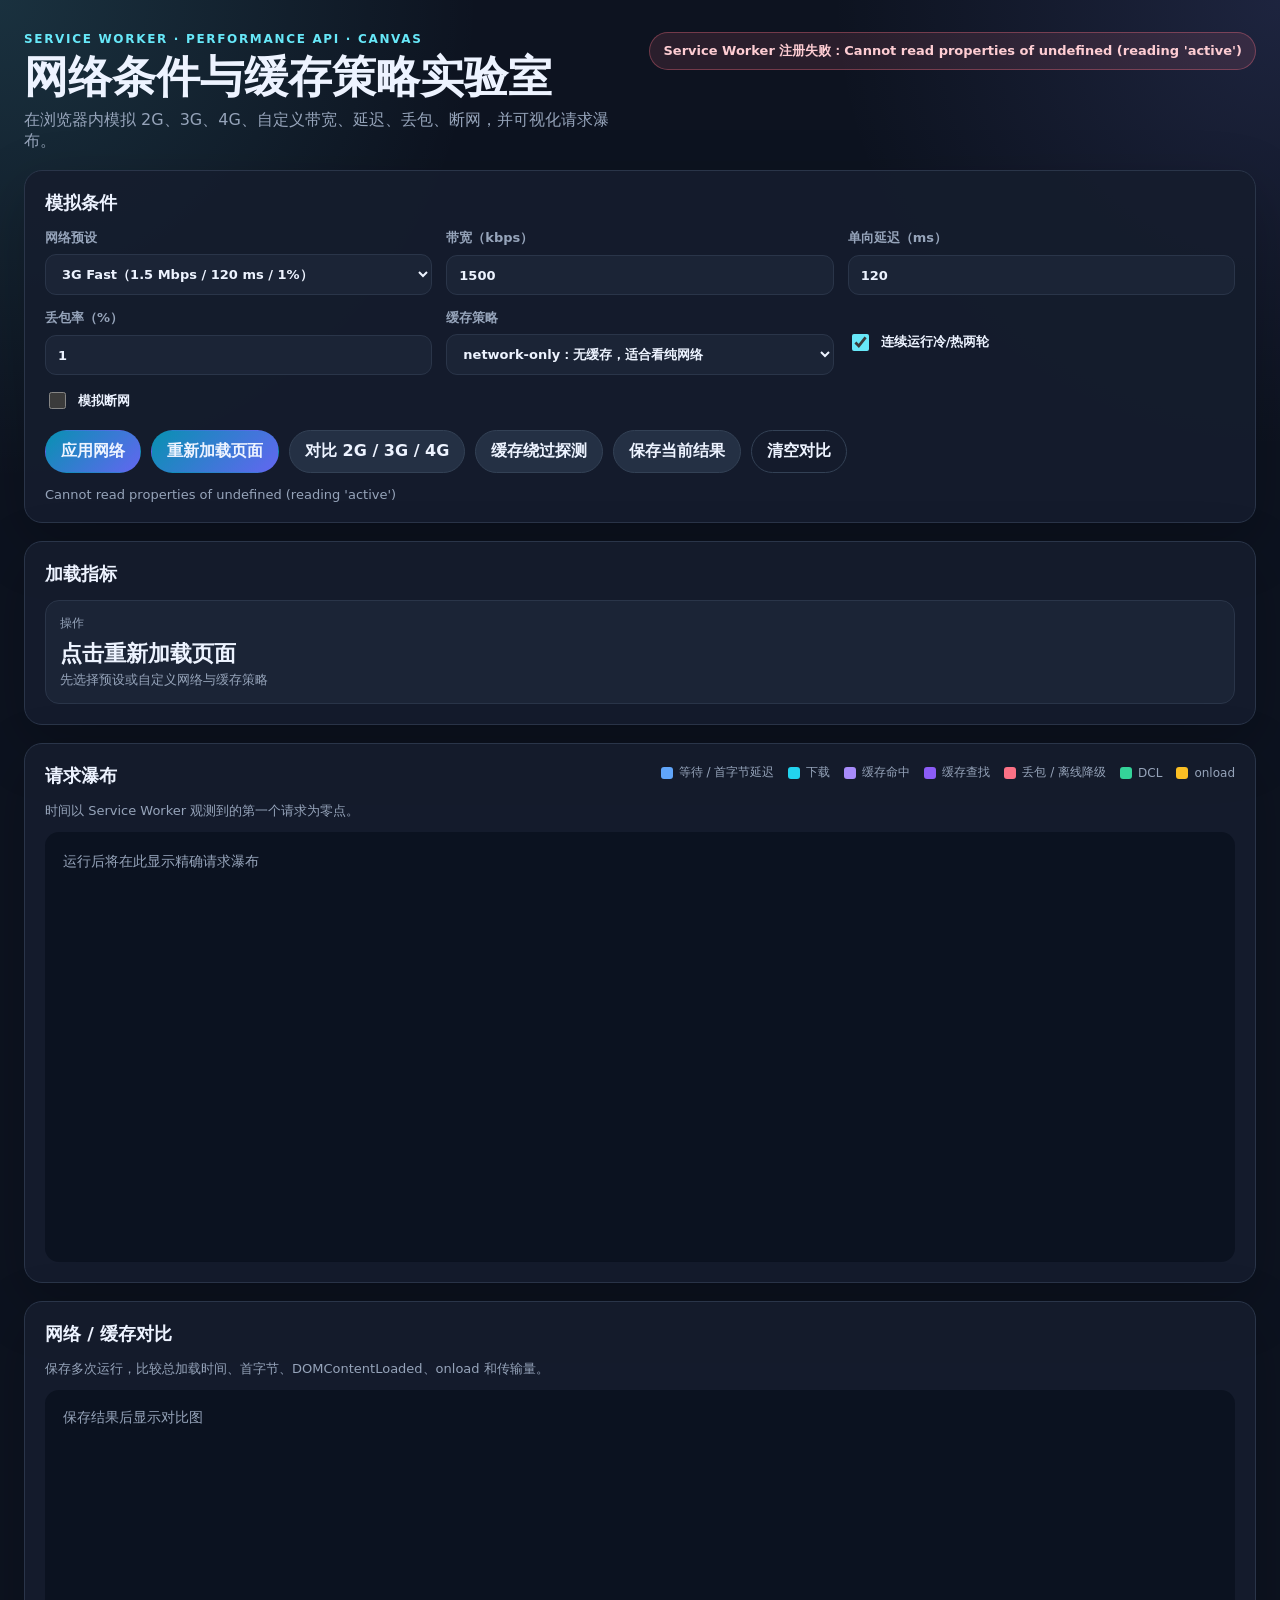
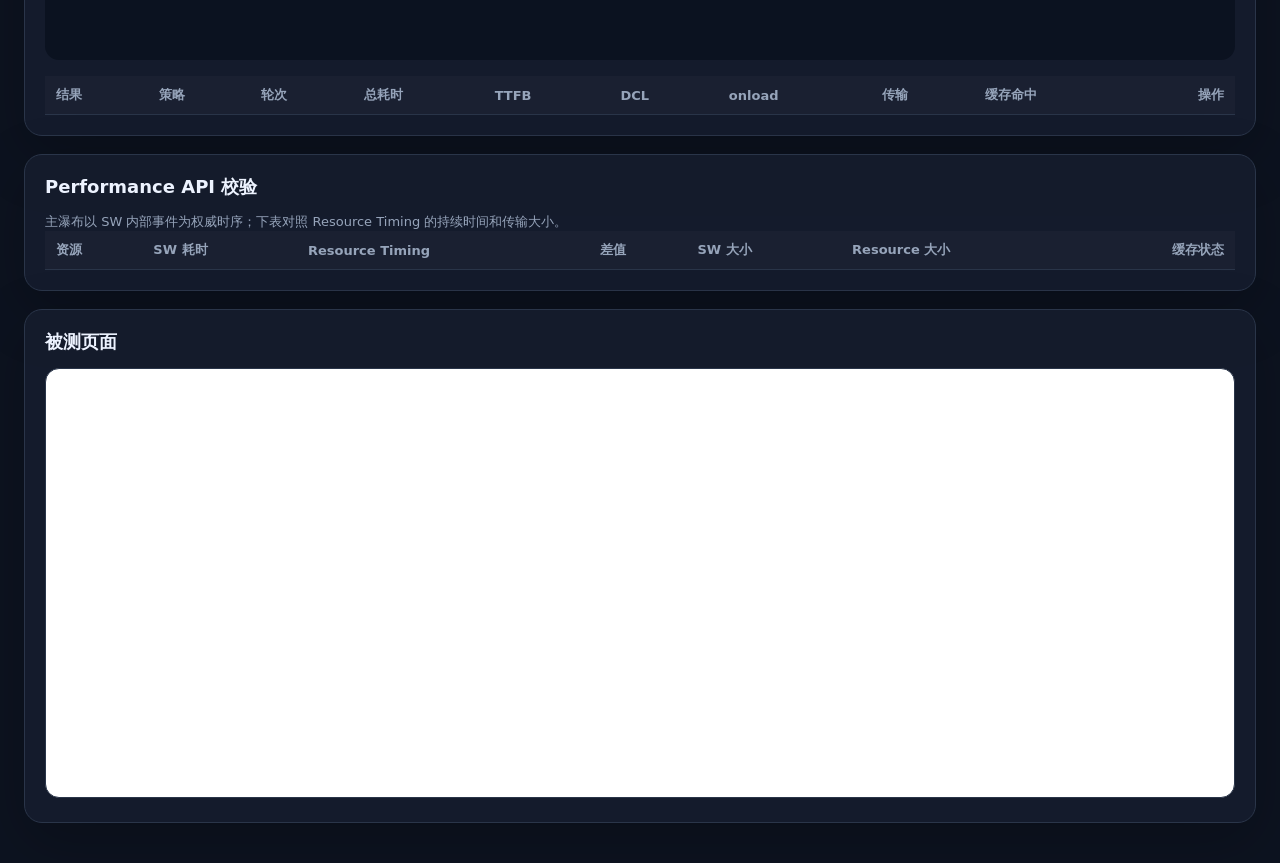
==== index.html @ b77f25b7 "codex: 生成代码" ====
<!doctype html>
<html lang="zh-CN">
<head>
  <meta charset="utf-8">
  <meta name="viewport" content="width=device-width, initial-scale=1">
  <title>Service Worker 网络实验室</title>
  <link rel="stylesheet" href="style.css">
</head>
<body>
  <header class="topbar">
    <div>
      <p class="eyebrow">Service Worker · Performance API · Canvas</p>
      <h1>网络条件与缓存策略实验室</h1>
      <p>在浏览器内模拟 2G、3G、4G、自定义带宽、延迟、丢包、断网，并可视化请求瀑布。</p>
    </div>
    <div id="swStatus" class="status-pill waiting">Service Worker 初始化中…</div>
  </header>

  <main class="layout">
    <section class="panel controls" aria-label="网络配置">
      <h2>模拟条件</h2>
      <div class="control-grid">
        <label>
          网络预设
          <select id="profileSelect">
            <option value="2g">2G EDGE（50 kbps / 400 ms / 8%）</option>
            <option value="3g" selected>3G Fast（1.5 Mbps / 120 ms / 1%）</option>
            <option value="4g">4G（9 Mbps / 35 ms / 0%）</option>
            <option value="wifi">Wi-Fi（30 Mbps / 8 ms / 0%）</option>
            <option value="custom">自定义</option>
          </select>
        </label>
        <label>
          带宽（kbps）
          <input id="bandwidthInput" type="number" min="1" max="100000" step="1" value="1500">
        </label>
        <label>
          单向延迟（ms）
          <input id="latencyInput" type="number" min="0" max="10000" step="1" value="120">
        </label>
        <label>
          丢包率（%）
          <input id="lossInput" type="number" min="0" max="100" step="0.1" value="1">
        </label>
        <label>
          缓存策略
          <select id="strategySelect">
            <option value="network-only" selected>network-only：无缓存，适合看纯网络</option>
            <option value="cache-first">cache-first：二次访问几乎瞬时</option>
            <option value="network-first">network-first：联网取新，离线降级</option>
            <option value="stale-while-revalidate">stale-while-revalidate：先旧后新</option>
            <option value="cache-only">cache-only：只从缓存读取</option>
          </select>
        </label>
        <label class="check-control">
          <input id="cyclesToggle" type="checkbox" checked>
          连续运行冷/热两轮
        </label>
      </div>
      <div class="toggle-row">
        <label class="offline-control">
          <input id="offlineToggle" type="checkbox">
          模拟断网
        </label>
      </div>
      <div class="button-row">
        <button id="applyButton" class="primary">应用网络</button>
        <button id="runButton" class="primary">重新加载页面</button>
        <button id="batchButton">对比 2G / 3G / 4G</button>
        <button id="bypassButton">缓存绕过探测</button>
        <button id="snapshotButton">保存当前结果</button>
        <button id="clearSnapshotsButton" class="ghost">清空对比</button>
      </div>
      <div id="offlineBanner" class="offline-banner" hidden>当前为断网模式：页面已展示 Service Worker 降级提示，缓存策略决定是否仍可加载资源。</div>
      <p id="runState" class="run-state">就绪。所有模拟只拦截 <code>/demo/</code> 路径。</p>
    </section>

    <section class="panel metrics-panel" aria-label="汇总指标">
      <h2>加载指标</h2>
      <div id="summaryCards" class="summary-grid"></div>
    </section>

    <section class="panel waterfall-panel" aria-label="请求瀑布图">
      <div class="section-title-row">
        <div>
          <h2>请求瀑布</h2>
          <p>时间以 Service Worker 观测到的第一个请求为零点。</p>
        </div>
        <div id="waterfallLegend" class="legend"></div>
      </div>
      <canvas id="waterfallCanvas"></canvas>
      <div id="tooltip" class="tooltip" hidden></div>
    </section>

    <section class="panel compare-panel" aria-label="性能对比">
      <div class="section-title-row">
        <div>
          <h2>网络 / 缓存对比</h2>
          <p>保存多次运行，比较总加载时间、首字节、DOMContentLoaded、onload 和传输量。</p>
        </div>
      </div>
      <canvas id="compareCanvas"></canvas>
      <div class="table-wrap">
        <table id="compareTable">
          <thead>
            <tr>
              <th>结果</th><th>策略</th><th>轮次</th><th>总耗时</th><th>TTFB</th>
              <th>DCL</th><th>onload</th><th>传输</th><th>缓存命中</th><th>操作</th>
            </tr>
          </thead>
          <tbody></tbody>
        </table>
      </div>
    </section>

    <section class="panel validation-panel" aria-label="时序校验">
      <h2>Performance API 校验</h2>
      <p>主瀑布以 SW 内部事件为权威时序；下表对照 Resource Timing 的持续时间和传输大小。</p>
      <div class="table-wrap">
        <table id="timingTable">
          <thead>
            <tr>
              <th>资源</th><th>SW 耗时</th><th>Resource Timing</th><th>差值</th><th>SW 大小</th><th>Resource 大小</th><th>缓存状态</th>
            </tr>
          </thead>
          <tbody></tbody>
        </table>
      </div>
    </section>

    <section class="panel preview-panel" aria-label="被测试页面">
      <h2>被测页面</h2>
      <iframe id="demoFrame" title="受 Service Worker 控制的演示页面"></iframe>
    </section>
  </main>

  <script src="app.js" type="module"></script>
</body>
</html>
---- style.css ----
:root {
  color-scheme: dark;
  --bg: #0d1320;
  --panel: #151d2d;
  --panel-2: #1b2436;
  --text: #edf3ff;
  --muted: #96a4ba;
  --line: #2a3549;
  --accent: #67e8f9;
  --accent-2: #818cf8;
  --good: #34d399;
  --warn: #fbbf24;
  --bad: #fb7185;
  --cache: #a78bfa;
  --wait: #60a5fa;
  --download: #22d3ee;
  font-family: Inter, ui-sans-serif, system-ui, -apple-system, BlinkMacSystemFont, "Segoe UI", sans-serif;
}

* { box-sizing: border-box; }

body {
  margin: 0;
  background:
    radial-gradient(circle at top left, rgba(103, 232, 249, 0.14), transparent 30rem),
    radial-gradient(circle at top right, rgba(129, 140, 248, 0.14), transparent 28rem),
    var(--bg);
  color: var(--text);
}

.topbar {
  max-width: 1500px;
  margin: 0 auto;
  padding: 32px 24px 18px;
  display: flex;
  align-items: flex-start;
  justify-content: space-between;
  gap: 24px;
}

.eyebrow {
  margin: 0 0 8px;
  color: var(--accent);
  font-size: 12px;
  letter-spacing: 0.14em;
  text-transform: uppercase;
  font-weight: 700;
}

h1, h2, p { margin-top: 0; }

h1 {
  margin-bottom: 10px;
  font-size: clamp(28px, 4vw, 44px);
  line-height: 1.05;
}

h2 {
  margin-bottom: 14px;
  font-size: 18px;
}

.topbar p:last-child {
  margin-bottom: 0;
  color: var(--muted);
  max-width: 780px;
}

.layout {
  max-width: 1500px;
  margin: 0 auto 40px;
  padding: 0 24px;
  display: grid;
  gap: 18px;
}

.panel {
  background: color-mix(in srgb, var(--panel) 92%, transparent);
  border: 1px solid var(--line);
  border-radius: 18px;
  padding: 20px;
  box-shadow: 0 20px 60px rgba(0, 0, 0, 0.22);
}

.control-grid {
  display: grid;
  grid-template-columns: repeat(3, minmax(0, 1fr));
  gap: 14px;
}

label {
  display: grid;
  gap: 7px;
  color: var(--muted);
  font-size: 13px;
  font-weight: 650;
}

select,
input[type="number"] {
  width: 100%;
  border: 1px solid var(--line);
  border-radius: 11px;
  padding: 11px 12px;
  color: var(--text);
  background: var(--panel-2);
  font: inherit;
  outline: none;
}

select:focus,
input:focus {
  border-color: var(--accent);
  box-shadow: 0 0 0 3px rgba(103, 232, 249, 0.12);
}

.check-control,
.offline-control {
  display: flex;
  align-items: center;
  gap: 9px;
  color: var(--text);
}

.check-control input,
.offline-control input {
  width: 17px;
  height: 17px;
  accent-color: var(--accent);
}

.toggle-row { margin-top: 14px; }

.button-row {
  display: flex;
  flex-wrap: wrap;
  gap: 10px;
  margin-top: 18px;
}

button {
  border: 1px solid #334155;
  border-radius: 999px;
  padding: 10px 15px;
  color: var(--text);
  background: #243044;
  font: inherit;
  font-weight: 700;
  cursor: pointer;
}

button:hover:not(:disabled) {
  transform: translateY(-1px);
  border-color: var(--accent);
}

button:disabled {
  opacity: 0.5;
  cursor: not-allowed;
}

button.primary {
  background: linear-gradient(135deg, #0891b2, #6366f1);
  border-color: transparent;
}

button.ghost {
  background: transparent;
}

.status-pill {
  flex: 0 0 auto;
  border-radius: 999px;
  padding: 9px 13px;
  font-size: 13px;
  font-weight: 800;
  border: 1px solid var(--line);
}

.status-pill.ready {
  color: #bbf7d0;
  background: rgba(52, 211, 153, 0.12);
  border-color: rgba(52, 211, 153, 0.35);
}

.status-pill.waiting {
  color: #fde68a;
  background: rgba(251, 191, 36, 0.12);
  border-color: rgba(251, 191, 36, 0.35);
}

.status-pill.error {
  color: #fecdd3;
  background: rgba(251, 113, 133, 0.12);
  border-color: rgba(251, 113, 133, 0.35);
}

.run-state,
.section-title-row p,
.validation-panel p {
  color: var(--muted);
  font-size: 13px;
  margin-bottom: 0;
}

.run-state { margin: 14px 0 0; }

code {
  color: var(--accent);
  background: rgba(103, 232, 249, 0.08);
  border-radius: 5px;
  padding: 2px 5px;
}

.offline-banner {
  margin-top: 16px;
  padding: 13px 15px;
  border: 1px solid rgba(251, 113, 133, 0.4);
  background: rgba(251, 113, 133, 0.12);
  border-radius: 12px;
  color: #fecdd3;
  font-weight: 700;
}

.summary-grid {
  display: grid;
  grid-template-columns: repeat(auto-fit, minmax(150px, 1fr));
  gap: 12px;
}

.metric-card {
  border: 1px solid var(--line);
  background: var(--panel-2);
  border-radius: 14px;
  padding: 14px;
}

.metric-card span {
  display: block;
  color: var(--muted);
  font-size: 12px;
  margin-bottom: 7px;
}

.metric-card strong {
  display: block;
  font-size: 22px;
}

.metric-card small {
  color: var(--muted);
}

.section-title-row {
  display: flex;
  justify-content: space-between;
  align-items: flex-start;
  gap: 18px;
  margin-bottom: 12px;
}

.legend {
  display: flex;
  flex-wrap: wrap;
 justify-content: flex-end;
  gap: 10px 14px;
  color: var(--muted);
  font-size: 12px;
}

.legend-item {
  display: inline-flex;
  align-items: center;
  gap: 6px;
}

.legend-swatch {
  width: 12px;
  height: 12px;
  border-radius: 3px;
}

canvas {
  display: block;
  width: 100%;
  border-radius: 14px;
  background: #0b1220;
}

#waterfallCanvas { height: 430px; }
#compareCanvas { height: 270px; margin-bottom: 16px; }

.tooltip {
  position: fixed;
  z-index: 20;
  max-width: 340px;
  pointer-events: none;
  padding: 11px 12px;
  border: 1px solid #38455c;
  border-radius: 11px;
  background: rgba(10, 15, 25, 0.96);
  color: var(--text);
  font-size: 12px;
  box-shadow: 0 18px 40px rgba(0, 0, 0, 0.42);
}

.tooltip strong { display: block; margin-bottom: 7px; overflow-wrap: anywhere; }
.tooltip div { color: var(--muted); line-height: 1.45; }

.table-wrap { overflow-x: auto; }

table {
  width: 100%;
  border-collapse: collapse;
  font-size: 13px;
}

th, td {
  text-align: left;
  padding: 10px 11px;
  border-bottom: 1px solid var(--line);
  white-space: nowrap;
}

th {
  color: var(--muted);
  font-weight: 750;
  background: rgba(255, 255, 255, 0.025);
}

td:last-child, th:last-child { text-align: right; }

.resource-name {
  max-width: 320px;
  overflow: hidden;
  text-overflow: ellipsis;
}

.tag {
  display: inline-flex;
  border-radius: 999px;
  padding: 3px 8px;
  font-size: 11px;
  font-weight: 800;
  border: 1px solid var(--line);
}

.tag.cold { color: #bae6fd; background: rgba(56, 189, 248, 0.12); }
.tag.warm { color: #ddd6fe; background: rgba(167, 139, 250, 0.12); }
.tag.bad { color: #fecdd3; background: rgba(251, 113, 133, 0.12); }
.tag.good { color: #bbf7d0; background: rgba(52, 211, 153, 0.12); }

#demoFrame {
  width: 100%;
  height: 430px;
  border: 1px solid var(--line);
  border-radius: 14px;
  background: white;
}

@media (max-width: 900px) {
  .topbar { flex-direction: column; }
  .control-grid { grid-template-columns: 1fr; }
  .section-title-row { flex-direction: column; }
  .legend { justify-content: flex-start; }
}

@media (max-width: 600px) {
  .topbar, .layout { padding-left: 14px; padding-right: 14px; }
  .panel { padding: 16px; }
  #waterfallCanvas { height: 520px; }
}
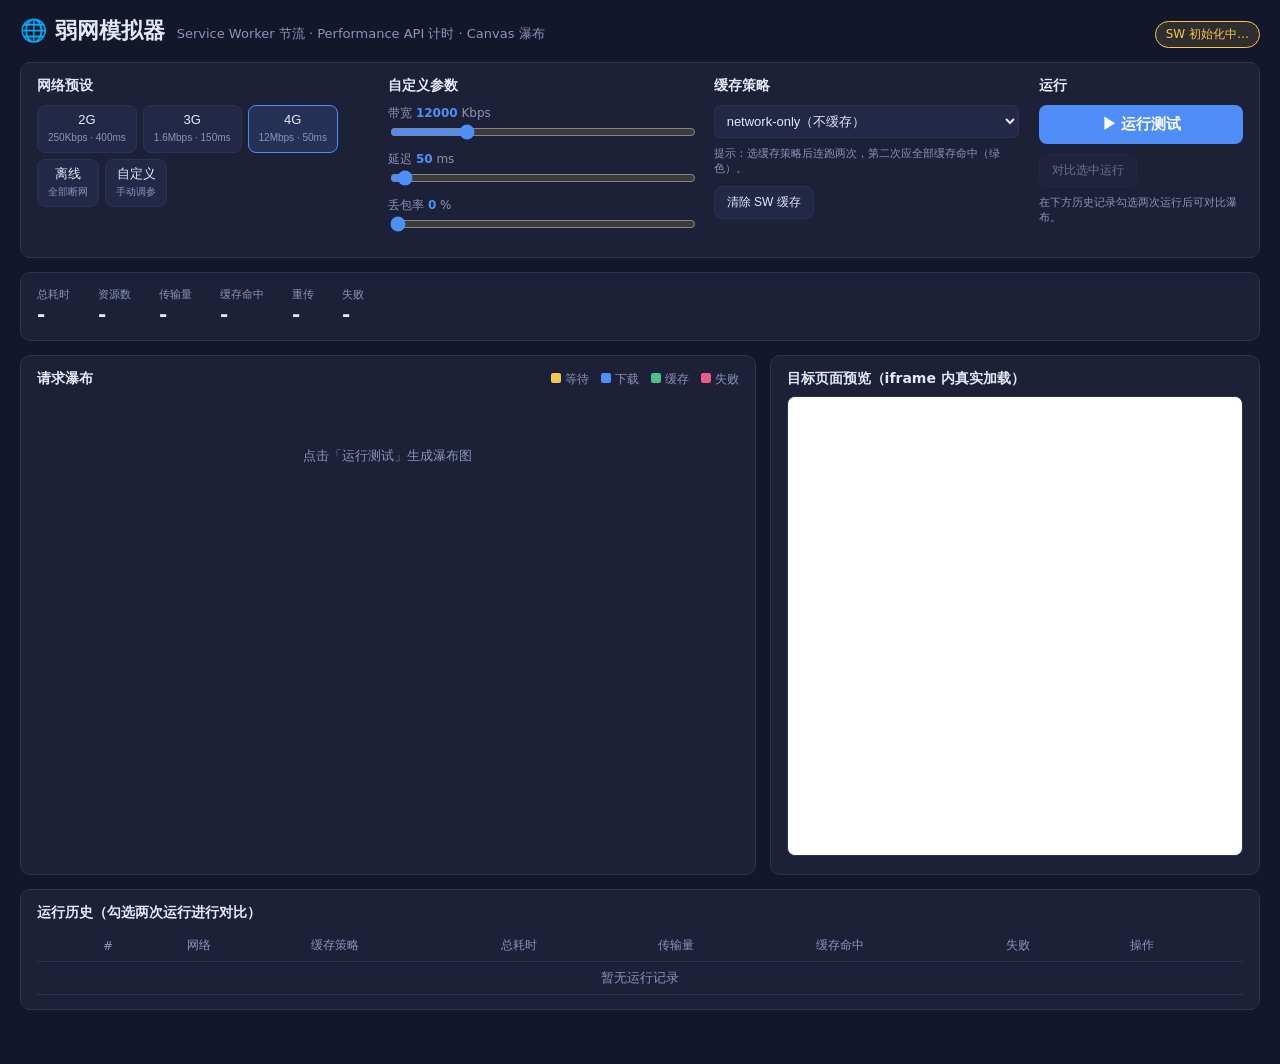
==== commit 2cec5617: "codex: 生成代码" ====
--- a/index.html
+++ b/index.html
@@ -1,139 +1,124 @@
-<!doctype html>
+<!DOCTYPE html>
 <html lang="zh-CN">
 <head>
-  <meta charset="utf-8">
-  <meta name="viewport" content="width=device-width, initial-scale=1">
-  <title>Service Worker 网络实验室</title>
-  <link rel="stylesheet" href="style.css">
+<meta charset="UTF-8">
+<meta name="viewport" content="width=device-width, initial-scale=1.0">
+<title>弱网模拟器 · Service Worker 网络节流与请求瀑布</title>
+<link rel="stylesheet" href="css/main.css">
 </head>
 <body>
-  <header class="topbar">
-    <div>
-      <p class="eyebrow">Service Worker · Performance API · Canvas</p>
-      <h1>网络条件与缓存策略实验室</h1>
-      <p>在浏览器内模拟 2G、3G、4G、自定义带宽、延迟、丢包、断网，并可视化请求瀑布。</p>
-    </div>
-    <div id="swStatus" class="status-pill waiting">Service Worker 初始化中…</div>
+  <header class="app-header">
+    <h1>🌐 弱网模拟器</h1>
+    <span class="subtitle">Service Worker 节流 · Performance API 计时 · Canvas 瀑布</span>
+    <span id="sw-status" class="badge badge-warn">SW 初始化中…</span>
   </header>
 
-  <main class="layout">
-    <section class="panel controls" aria-label="网络配置">
-      <h2>模拟条件</h2>
-      <div class="control-grid">
-        <label>
-          网络预设
-          <select id="profileSelect">
-            <option value="2g">2G EDGE（50 kbps / 400 ms / 8%）</option>
-            <option value="3g" selected>3G Fast（1.5 Mbps / 120 ms / 1%）</option>
-            <option value="4g">4G（9 Mbps / 35 ms / 0%）</option>
-            <option value="wifi">Wi-Fi（30 Mbps / 8 ms / 0%）</option>
-            <option value="custom">自定义</option>
-          </select>
-        </label>
-        <label>
-          带宽（kbps）
-          <input id="bandwidthInput" type="number" min="1" max="100000" step="1" value="1500">
-        </label>
-        <label>
-          单向延迟（ms）
-          <input id="latencyInput" type="number" min="0" max="10000" step="1" value="120">
-        </label>
-        <label>
-          丢包率（%）
-          <input id="lossInput" type="number" min="0" max="100" step="0.1" value="1">
-        </label>
-        <label>
-          缓存策略
-          <select id="strategySelect">
-            <option value="network-only" selected>network-only：无缓存，适合看纯网络</option>
-            <option value="cache-first">cache-first：二次访问几乎瞬时</option>
-            <option value="network-first">network-first：联网取新，离线降级</option>
-            <option value="stale-while-revalidate">stale-while-revalidate：先旧后新</option>
-            <option value="cache-only">cache-only：只从缓存读取</option>
-          </select>
-        </label>
-        <label class="check-control">
-          <input id="cyclesToggle" type="checkbox" checked>
-          连续运行冷/热两轮
-        </label>
+  <!-- ================= 控制面板 ================= -->
+  <section class="panel controls">
+    <div class="ctl-group">
+      <h3>网络预设</h3>
+      <div class="presets" id="presets">
+        <button data-preset="2g">2G<br><small>250Kbps · 400ms</small></button>
+        <button data-preset="3g">3G<br><small>1.6Mbps · 150ms</small></button>
+        <button data-preset="4g" class="active">4G<br><small>12Mbps · 50ms</small></button>
+        <button data-preset="offline">离线<br><small>全部断网</small></button>
+        <button data-preset="custom">自定义<br><small>手动调参</small></button>
       </div>
-      <div class="toggle-row">
-        <label class="offline-control">
-          <input id="offlineToggle" type="checkbox">
-          模拟断网
-        </label>
+      <div id="offline-hint" class="offline-hint" hidden>
+        ⚠ 离线模式：所有网络请求都会失败。先用「网络优先 / 缓存优先」运行一次建立缓存，
+        再切到离线即可看到缓存降级效果。
       </div>
-      <div class="button-row">
-        <button id="applyButton" class="primary">应用网络</button>
-        <button id="runButton" class="primary">重新加载页面</button>
-        <button id="batchButton">对比 2G / 3G / 4G</button>
-        <button id="bypassButton">缓存绕过探测</button>
-        <button id="snapshotButton">保存当前结果</button>
-        <button id="clearSnapshotsButton" class="ghost">清空对比</button>
+    </div>
+
+    <div class="ctl-group">
+      <h3>自定义参数</h3>
+      <label>带宽 <output id="o-bw">12000</output> Kbps
+        <input type="range" id="in-bw" min="50" max="50000" step="50" value="12000">
+      </label>
+      <label>延迟 <output id="o-lat">50</output> ms
+        <input type="range" id="in-lat" min="0" max="2000" step="10" value="50">
+      </label>
+      <label>丢包率 <output id="o-loss">0</output> %
+        <input type="range" id="in-loss" min="0" max="50" step="1" value="0">
+      </label>
+    </div>
+
+    <div class="ctl-group">
+      <h3>缓存策略</h3>
+      <select id="cache-strategy">
+        <option value="network-only">network-only（不缓存）</option>
+        <option value="cache-first">cache-first（缓存优先）</option>
+        <option value="network-first">network-first（网络优先，失败回退缓存）</option>
+        <option value="stale-while-revalidate">stale-while-revalidate</option>
+      </select>
+      <p class="hint">提示：选缓存策略后连跑两次，第二次应全部缓存命中（绿色）。</p>
+      <div class="btn-row">
+        <button id="btn-clear-cache" class="btn-secondary">清除 SW 缓存</button>
       </div>
-      <div id="offlineBanner" class="offline-banner" hidden>当前为断网模式：页面已展示 Service Worker 降级提示，缓存策略决定是否仍可加载资源。</div>
-      <p id="runState" class="run-state">就绪。所有模拟只拦截 <code>/demo/</code> 路径。</p>
-    </section>
+    </div>
 
-    <section class="panel metrics-panel" aria-label="汇总指标">
-      <h2>加载指标</h2>
-      <div id="summaryCards" class="summary-grid"></div>
-    </section>
+    <div class="ctl-group">
+      <h3>运行</h3>
+      <button id="btn-run" class="btn-primary">▶ 运行测试</button>
+      <div class="btn-row">
+        <button id="btn-compare" class="btn-secondary" disabled>对比选中运行</button>
+        <button id="btn-single" class="btn-secondary" hidden>返回单次视图</button>
+      </div>
+      <p class="hint">在下方历史记录勾选两次运行后可对比瀑布。</p>
+    </div>
+  </section>
 
-    <section class="panel waterfall-panel" aria-label="请求瀑布图">
-      <div class="section-title-row">
-        <div>
-          <h2>请求瀑布</h2>
-          <p>时间以 Service Worker 观测到的第一个请求为零点。</p>
-        </div>
-        <div id="waterfallLegend" class="legend"></div>
-      </div>
-      <canvas id="waterfallCanvas"></canvas>
-      <div id="tooltip" class="tooltip" hidden></div>
-    </section>
+  <!-- ================= 统计条 ================= -->
+  <section id="stats" class="panel stats" hidden>
+    <div class="stat"><span class="stat-label">总耗时</span><span id="st-time" class="stat-value">-</span></div>
+    <div class="stat"><span class="stat-label">资源数</span><span id="st-count" class="stat-value">-</span></div>
+    <div class="stat"><span class="stat-label">传输量</span><span id="st-bytes" class="stat-value">-</span></div>
+    <div class="stat"><span class="stat-label">缓存命中</span><span id="st-cache" class="stat-value">-</span></div>
+    <div class="stat"><span class="stat-label">重传</span><span id="st-retx" class="stat-value">-</span></div>
+    <div class="stat"><span class="stat-label">失败</span><span id="st-fail" class="stat-value">-</span></div>
+  </section>
 
-    <section class="panel compare-panel" aria-label="性能对比">
-      <div class="section-title-row">
-        <div>
-          <h2>网络 / 缓存对比</h2>
-          <p>保存多次运行，比较总加载时间、首字节、DOMContentLoaded、onload 和传输量。</p>
+  <!-- ================= 主区域：瀑布 + 页面预览 ================= -->
+  <main class="main-grid">
+    <section class="panel waterfall-panel">
+      <div class="panel-head">
+        <h3>请求瀑布 <span id="wf-title" class="wf-title"></span></h3>
+        <div class="legend">
+          <span><i class="lg lg-lat"></i>等待</span>
+          <span><i class="lg lg-dl"></i>下载</span>
+          <span><i class="lg lg-cache"></i>缓存</span>
+          <span><i class="lg lg-fail"></i>失败</span>
+          <span class="lg-b" hidden id="lg-b"><i class="lg lg-dlb"></i>对比运行</span>
         </div>
       </div>
-      <canvas id="compareCanvas"></canvas>
-      <div class="table-wrap">
-        <table id="compareTable">
-          <thead>
-            <tr>
-              <th>结果</th><th>策略</th><th>轮次</th><th>总耗时</th><th>TTFB</th>
-              <th>DCL</th><th>onload</th><th>传输</th><th>缓存命中</th><th>操作</th>
-            </tr>
-          </thead>
-          <tbody></tbody>
-        </table>
+      <div class="canvas-wrap" id="canvas-wrap">
+        <canvas id="waterfall"></canvas>
+        <div id="tooltip" class="tooltip" hidden></div>
+        <div id="wf-empty" class="wf-empty">点击「运行测试」生成瀑布图</div>
       </div>
     </section>
 
-    <section class="panel validation-panel" aria-label="时序校验">
-      <h2>Performance API 校验</h2>
-      <p>主瀑布以 SW 内部事件为权威时序；下表对照 Resource Timing 的持续时间和传输大小。</p>
-      <div class="table-wrap">
-        <table id="timingTable">
-          <thead>
-            <tr>
-              <th>资源</th><th>SW 耗时</th><th>Resource Timing</th><th>差值</th><th>SW 大小</th><th>Resource 大小</th><th>缓存状态</th>
-            </tr>
-          </thead>
-          <tbody></tbody>
-        </table>
-      </div>
-    </section>
-
-    <section class="panel preview-panel" aria-label="被测试页面">
-      <h2>被测页面</h2>
-      <iframe id="demoFrame" title="受 Service Worker 控制的演示页面"></iframe>
+    <section class="panel preview-panel">
+      <div class="panel-head"><h3>目标页面预览（iframe 内真实加载）</h3></div>
+      <iframe id="preview" title="测试页面"></iframe>
     </section>
   </main>
 
-  <script src="app.js" type="module"></script>
+  <!-- ================= 运行历史 / 对比 ================= -->
+  <section class="panel history-panel">
+    <div class="panel-head"><h3>运行历史（勾选两次运行进行对比）</h3></div>
+    <table id="history-table">
+      <thead>
+        <tr>
+          <th></th><th>#</th><th>网络</th><th>缓存策略</th>
+          <th>总耗时</th><th>传输量</th><th>缓存命中</th><th>失败</th><th>操作</th>
+        </tr>
+      </thead>
+      <tbody><tr class="empty-row"><td colspan="9">暂无运行记录</td></tr></tbody>
+    </table>
+  </section>
+
+  <script src="js/waterfall.js"></script>
+  <script src="js/app.js"></script>
 </body>
 </html>
--- a/css/main.css
+++ b/css/main.css
@@ -0,0 +1,125 @@
+/* 弱网模拟器 —— 深色控制台风格 */
+* { box-sizing: border-box; }
+:root {
+  --bg: #14172b;
+  --panel: #1d2138;
+  --panel-2: #232847;
+  --border: #2c3350;
+  --text: #e4e8f7;
+  --muted: #8b93b8;
+  --accent: #4f8ef7;
+  --green: #4fc08d;
+  --yellow: #f2c94c;
+  --red: #eb5a8d;
+  --purple: #b06ef2;
+}
+body {
+  margin: 0;
+  font-family: system-ui, -apple-system, "PingFang SC", "Microsoft YaHei", sans-serif;
+  background: var(--bg);
+  color: var(--text);
+  padding: 16px 20px 40px;
+}
+
+.app-header { display: flex; align-items: baseline; gap: 12px; margin-bottom: 14px; }
+.app-header h1 { margin: 0; font-size: 22px; }
+.subtitle { color: var(--muted); font-size: 13px; }
+.badge { margin-left: auto; font-size: 12px; padding: 4px 10px; border-radius: 20px; }
+.badge-ok { background: rgba(79,192,141,.15); color: var(--green); border: 1px solid var(--green); }
+.badge-warn { background: rgba(242,201,76,.12); color: var(--yellow); border: 1px solid var(--yellow); }
+.badge-err { background: rgba(235,90,141,.12); color: var(--red); border: 1px solid var(--red); }
+
+.panel {
+  background: var(--panel);
+  border: 1px solid var(--border);
+  border-radius: 10px;
+  padding: 14px 16px;
+  margin-bottom: 14px;
+}
+.panel h3 { margin: 0 0 10px; font-size: 14px; color: var(--text); }
+.panel-head { display: flex; justify-content: space-between; align-items: center; margin-bottom: 8px; }
+.panel-head h3 { margin: 0; }
+
+/* ---------- 控制面板 ---------- */
+.controls { display: grid; grid-template-columns: 1.3fr 1.2fr 1.2fr 0.8fr; gap: 20px; }
+.ctl-group label { display: block; font-size: 12px; color: var(--muted); margin-bottom: 8px; }
+.ctl-group output { color: var(--accent); font-weight: 600; }
+.ctl-group input[type="range"] { width: 100%; accent-color: var(--accent); }
+.presets { display: flex; gap: 6px; flex-wrap: wrap; }
+.presets button {
+  background: var(--panel-2); color: var(--text); border: 1px solid var(--border);
+  border-radius: 8px; padding: 6px 10px; cursor: pointer; font-size: 13px; line-height: 1.3;
+}
+.presets button small { color: var(--muted); font-size: 10px; }
+.presets button.active { border-color: var(--accent); background: rgba(79,142,247,.15); }
+.presets button[data-preset="offline"].active { border-color: var(--red); background: rgba(235,90,141,.15); }
+.offline-hint { margin-top: 8px; font-size: 12px; color: var(--yellow); background: rgba(242,201,76,.08); border-radius: 6px; padding: 6px 8px; }
+select {
+  width: 100%; background: var(--panel-2); color: var(--text);
+  border: 1px solid var(--border); border-radius: 6px; padding: 7px 8px; font-size: 13px;
+}
+.hint { font-size: 11px; color: var(--muted); margin: 8px 0 0; }
+.btn-row { display: flex; gap: 8px; margin-top: 10px; }
+button.btn-primary {
+  width: 100%; background: var(--accent); color: #fff; border: 0; border-radius: 8px;
+  padding: 10px; font-size: 15px; font-weight: 600; cursor: pointer;
+}
+button.btn-primary:disabled { opacity: .5; cursor: wait; }
+.btn-secondary {
+  background: var(--panel-2); color: var(--text); border: 1px solid var(--border);
+  border-radius: 8px; padding: 7px 12px; font-size: 12px; cursor: pointer;
+}
+.btn-secondary:disabled { opacity: .4; cursor: not-allowed; }
+
+/* ---------- 统计条 ---------- */
+.stats { display: flex; gap: 28px; flex-wrap: wrap; }
+.stat { display: flex; flex-direction: column; }
+.stat-label { font-size: 11px; color: var(--muted); }
+.stat-value { font-size: 20px; font-weight: 700; }
+.stat-value.good { color: var(--green); }
+.stat-value.bad { color: var(--red); }
+
+/* ---------- 主区域 ---------- */
+.main-grid { display: grid; grid-template-columns: 3fr 2fr; gap: 14px; }
+@media (max-width: 1100px) { .main-grid { grid-template-columns: 1fr; } .controls { grid-template-columns: 1fr 1fr; } }
+
+.legend { display: flex; gap: 12px; font-size: 12px; color: var(--muted); }
+.lg { display: inline-block; width: 10px; height: 10px; border-radius: 2px; margin-right: 4px; }
+.lg-lat { background: var(--yellow); }
+.lg-dl { background: var(--accent); }
+.lg-cache { background: var(--green); }
+.lg-fail { background: var(--red); }
+.lg-dlb { background: var(--purple); }
+.wf-title { color: var(--muted); font-weight: 400; font-size: 12px; }
+
+.canvas-wrap { position: relative; overflow-x: auto; min-height: 120px; }
+#waterfall { width: 100%; display: block; }
+.wf-empty {
+  position: absolute; inset: 0; display: flex; align-items: center; justify-content: center;
+  color: var(--muted); font-size: 13px; pointer-events: none;
+}
+.tooltip {
+  position: absolute; z-index: 10; background: #0d0f1e; border: 1px solid var(--border);
+  border-radius: 8px; padding: 8px 10px; font-size: 12px; pointer-events: none;
+  max-width: 260px; box-shadow: 0 4px 16px rgba(0,0,0,.5);
+}
+.tt-name { font-weight: 600; margin-bottom: 4px; word-break: break-all; }
+.tt-label { color: var(--purple); font-size: 11px; margin-top: 4px; }
+.tt-row { color: var(--muted); }
+.tt-fail { color: var(--red); }
+.tt-cache { color: var(--green); }
+
+.preview-panel iframe {
+  width: 100%; height: 460px; border: 1px solid var(--border);
+  border-radius: 8px; background: #fff;
+}
+
+/* ---------- 历史表 ---------- */
+table { width: 100%; border-collapse: collapse; font-size: 13px; }
+th, td { text-align: left; padding: 7px 10px; border-bottom: 1px solid var(--border); }
+th { color: var(--muted); font-weight: 500; font-size: 12px; }
+.empty-row td { color: var(--muted); text-align: center; }
+tr.viewing td { background: rgba(79,142,247,.08); }
+.link-btn { background: none; border: 0; color: var(--accent); cursor: pointer; font-size: 12px; padding: 0; }
+.fail-cell { color: var(--red); }
+.ok-cell { color: var(--green); }
